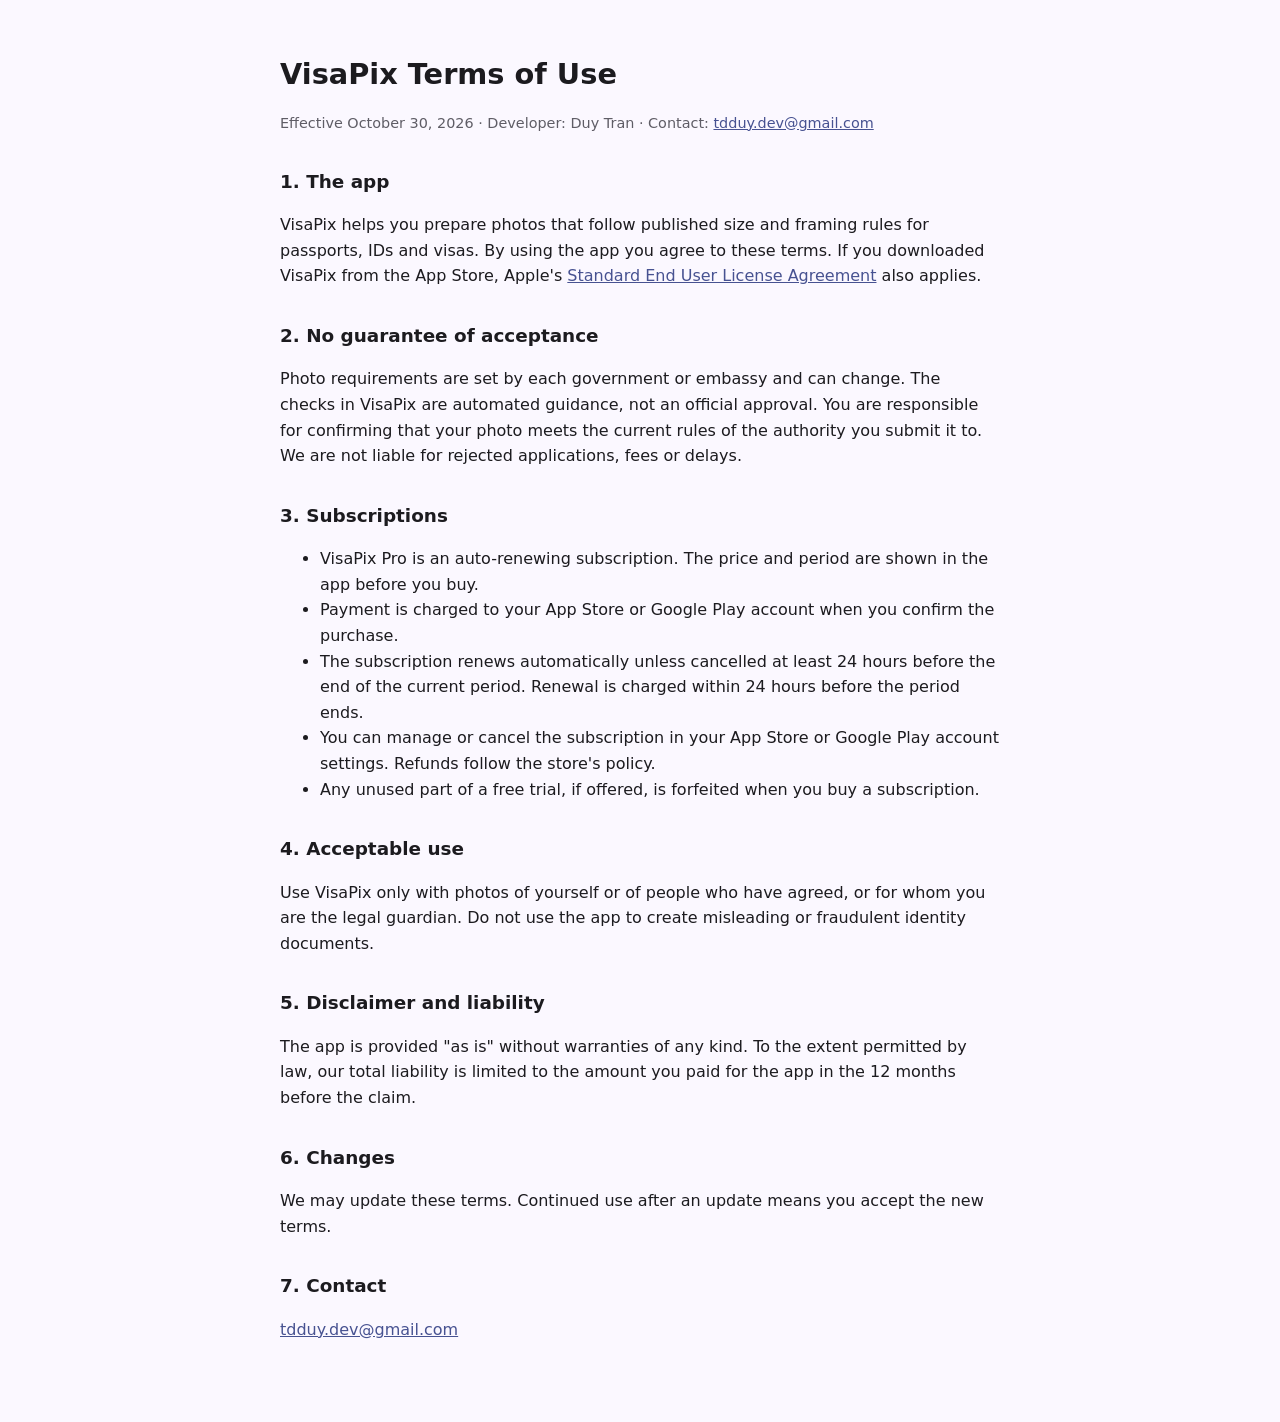
==== terms.html @ b3fa207b "VisaPix legal pages" ====
<!doctype html>
<html lang="en">
<head>
<meta charset="utf-8">
<meta name="viewport" content="width=device-width, initial-scale=1">
<title>VisaPix Terms of Use</title>
<link rel="stylesheet" href="style.css">
</head>
<body>
<main>
<h1>VisaPix Terms of Use</h1>
<p class="meta">Effective October 30, 2026 · Developer: Duy Tran · Contact: <a href="mailto:tdduy.dev@gmail.com">tdduy.dev@gmail.com</a></p>

<h2>1. The app</h2>
<p>VisaPix helps you prepare photos that follow published size and framing rules for passports, IDs and visas. By using the app you agree to these terms. If you downloaded VisaPix from the App Store, Apple's <a href="https://www.apple.com/legal/internet-services/itunes/dev/stdeula/">Standard End User License Agreement</a> also applies.</p>

<h2>2. No guarantee of acceptance</h2>
<p>Photo requirements are set by each government or embassy and can change. The checks in VisaPix are automated guidance, not an official approval. You are responsible for confirming that your photo meets the current rules of the authority you submit it to. We are not liable for rejected applications, fees or delays.</p>

<h2>3. Subscriptions</h2>
<ul>
<li>VisaPix Pro is an auto-renewing subscription. The price and period are shown in the app before you buy.</li>
<li>Payment is charged to your App Store or Google Play account when you confirm the purchase.</li>
<li>The subscription renews automatically unless cancelled at least 24 hours before the end of the current period. Renewal is charged within 24 hours before the period ends.</li>
<li>You can manage or cancel the subscription in your App Store or Google Play account settings. Refunds follow the store's policy.</li>
<li>Any unused part of a free trial, if offered, is forfeited when you buy a subscription.</li>
</ul>

<h2>4. Acceptable use</h2>
<p>Use VisaPix only with photos of yourself or of people who have agreed, or for whom you are the legal guardian. Do not use the app to create misleading or fraudulent identity documents.</p>

<h2>5. Disclaimer and liability</h2>
<p>The app is provided "as is" without warranties of any kind. To the extent permitted by law, our total liability is limited to the amount you paid for the app in the 12 months before the claim.</p>

<h2>6. Changes</h2>
<p>We may update these terms. Continued use after an update means you accept the new terms.</p>

<h2>7. Contact</h2>
<p><a href="mailto:tdduy.dev@gmail.com">tdduy.dev@gmail.com</a></p>
</main>
</body>
</html>
---- style.css ----
:root { --fg: #1c1b1f; --muted: #5f5d66; --bg: #fbf8ff; --link: #475291; }
@media (prefers-color-scheme: dark) {
  :root { --fg: #e6e1e9; --muted: #a9a5b0; --bg: #131318; --link: #b9c3ff; }
}
body { margin: 0; background: var(--bg); color: var(--fg); font: 16px/1.6 -apple-system, system-ui, "Segoe UI", Roboto, sans-serif; }
main { max-width: 720px; margin: 0 auto; padding: 32px 16px 64px; }
h1 { font-size: 1.8rem; margin-bottom: 4px; }
h2 { font-size: 1.15rem; margin-top: 2rem; }
.meta { color: var(--muted); font-size: 0.9rem; }
a { color: var(--link); }
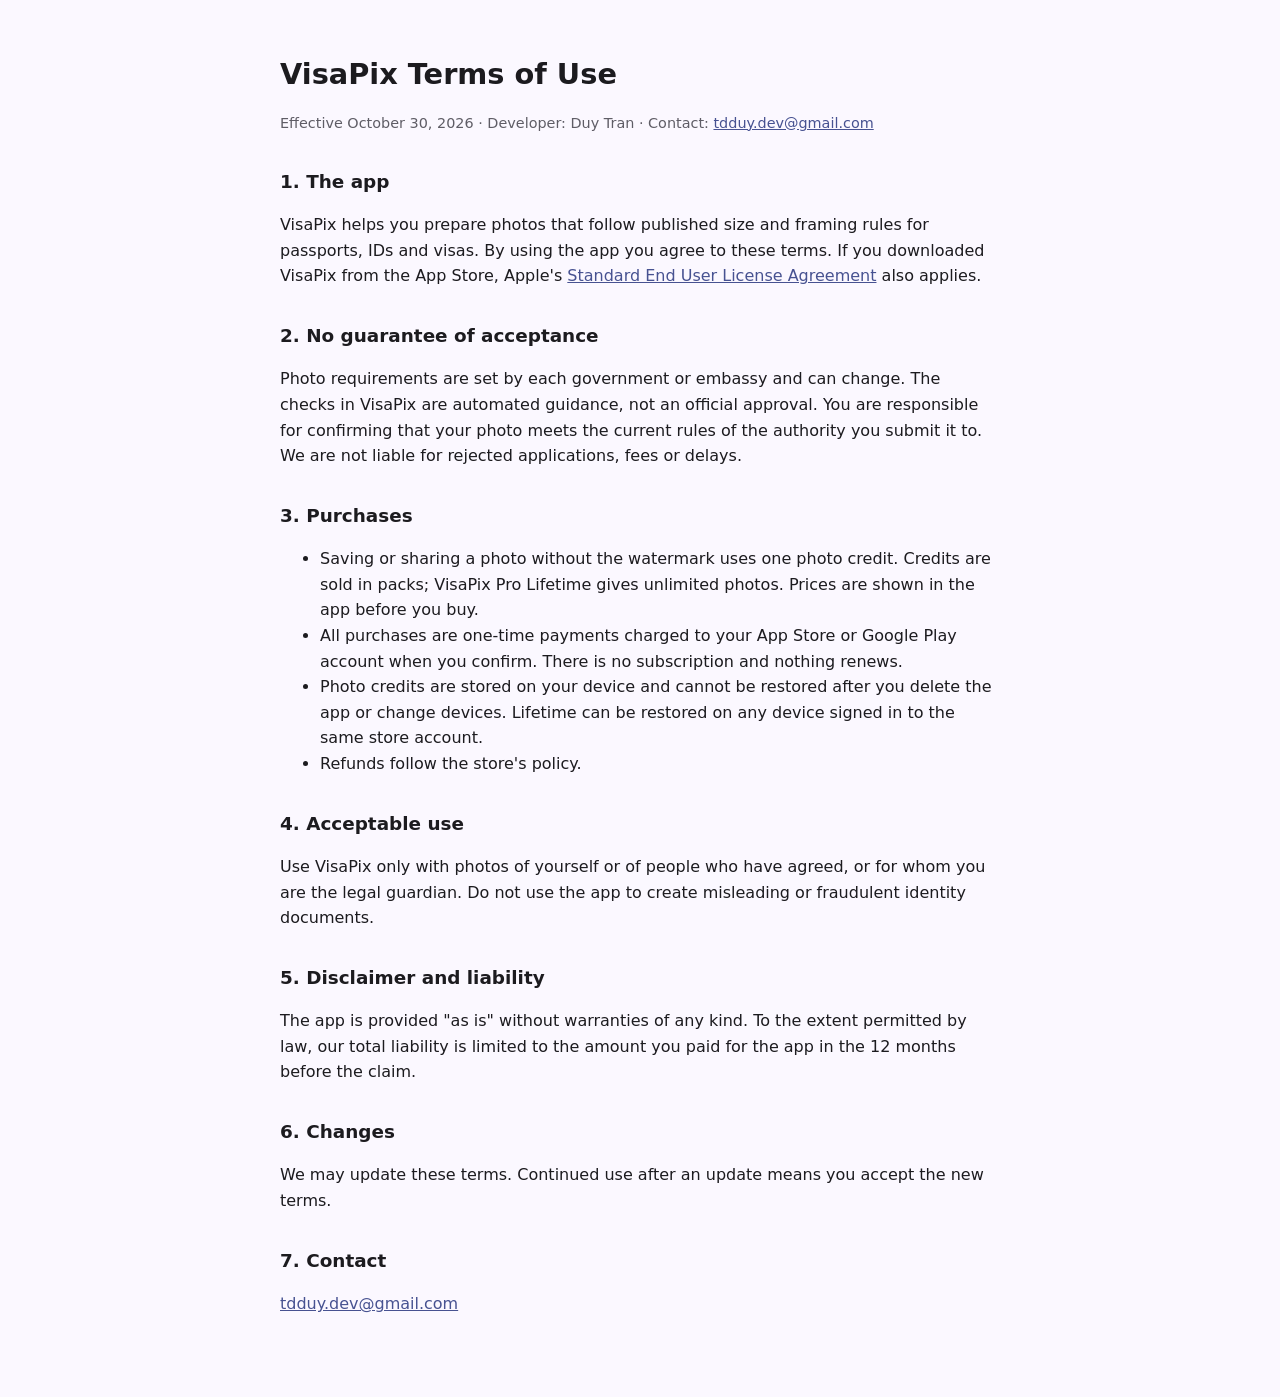
==== commit eede18be: "Switch to one-time purchases" ====
--- a/terms.html
+++ b/terms.html
@@ -17,13 +17,12 @@
 <h2>2. No guarantee of acceptance</h2>
 <p>Photo requirements are set by each government or embassy and can change. The checks in VisaPix are automated guidance, not an official approval. You are responsible for confirming that your photo meets the current rules of the authority you submit it to. We are not liable for rejected applications, fees or delays.</p>
 
-<h2>3. Subscriptions</h2>
+<h2>3. Purchases</h2>
 <ul>
-<li>VisaPix Pro is an auto-renewing subscription. The price and period are shown in the app before you buy.</li>
-<li>Payment is charged to your App Store or Google Play account when you confirm the purchase.</li>
-<li>The subscription renews automatically unless cancelled at least 24 hours before the end of the current period. Renewal is charged within 24 hours before the period ends.</li>
-<li>You can manage or cancel the subscription in your App Store or Google Play account settings. Refunds follow the store's policy.</li>
-<li>Any unused part of a free trial, if offered, is forfeited when you buy a subscription.</li>
+<li>Saving or sharing a photo without the watermark uses one photo credit. Credits are sold in packs; VisaPix Pro Lifetime gives unlimited photos. Prices are shown in the app before you buy.</li>
+<li>All purchases are one-time payments charged to your App Store or Google Play account when you confirm. There is no subscription and nothing renews.</li>
+<li>Photo credits are stored on your device and cannot be restored after you delete the app or change devices. Lifetime can be restored on any device signed in to the same store account.</li>
+<li>Refunds follow the store's policy.</li>
 </ul>
 
 <h2>4. Acceptable use</h2>
